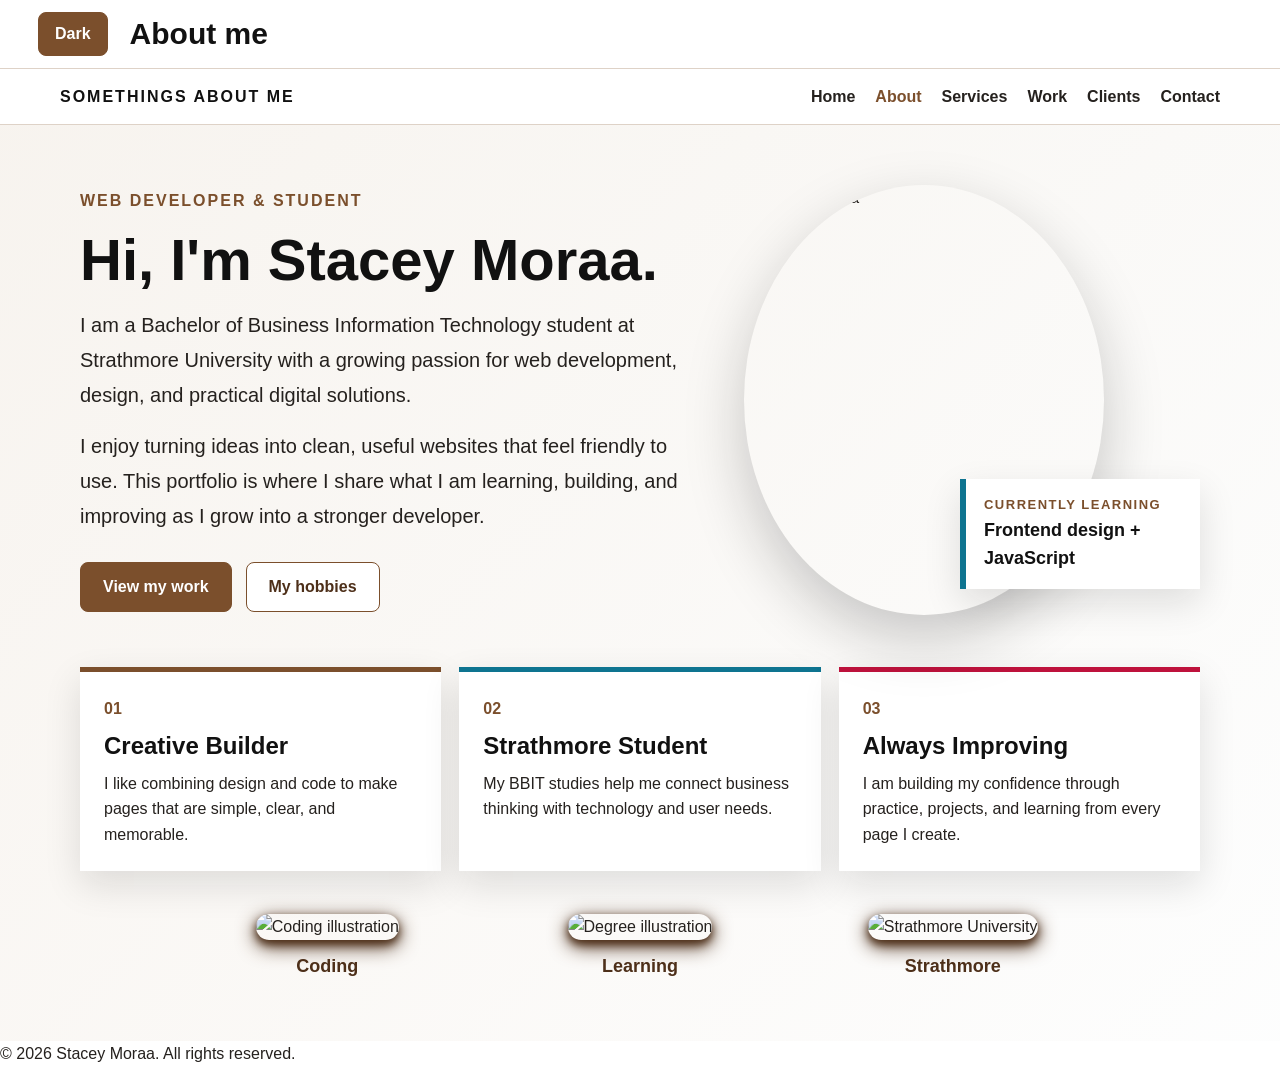
==== about.html @ 368642aa "projects file" ====
<!DOCTYPE html>
<html lang="en">
<head>
    <meta charset="UTF-8">
    <meta name="viewport" content="width=device-width, initial-scale=1.0">
    <title>About Me</title>
    <link rel="stylesheet" href="css/style.css">
    <script src="js/script.js" defer></script>
</head>
<body>
    <header>
        <button id="themeTogglebtn" class="themeToggle" aria-label="Toggle dark mode">
            <span class="theme-icon"></span>
        </button>
        <h1 class="hero-header">About me</h1>
    </header>

    <nav>
        <a href="index.html" class="brand">SOMETHINGS ABOUT ME</a>
        <ul>
            <li><a href="index.html">Home</a></li>
            <li><a href="about.html" class="active">About</a></li>
            <li><a href="services.html">Services</a></li>
            <li><a href="work.html">Work</a></li>
            <li><a href="clients.html">Clients</a></li>
            <li><a href="contact.html">Contact</a></li>
        </ul>
    </nav>

    <main class="about-section about-page">
        <div class="about-container about-layout">
            <section class="about-intro">
                <p class="eyebrow">Web Developer & Student</p>
                <h2>Hi, I'm Stacey Moraa.</h2>
                <p class="about-copy">
                    I am a Bachelor of Business Information Technology student at Strathmore University with a growing passion for web development, design, and practical digital solutions.
                </p>
                <p class="about-copy">
                    I enjoy turning ideas into clean, useful websites that feel friendly to use. This portfolio is where I share what I am learning, building, and improving as I grow into a stronger developer.
                </p>

                <div class="about-actions">
                    <a href="work.html" class="btn btn-accent">View my work</a>
                    <a href="hobbies.html" class="btn btn-outline-accent">My hobbies</a>
                </div>
            </section>

            <section class="about-portrait" aria-label="Stacey portrait">
                <img src="web-dev-project/images/holding bunny.png" alt="Stacey Moraa" class="about-profile-image">
                <div class="about-badge">
                    <span>Currently learning</span>
                    <strong>Frontend design + JavaScript</strong>
                </div>
            </section>
        </div>

        <section class="about-highlights" aria-label="About highlights">
            <article class="about-highlight">
                <span>01</span>
                <h3>Creative Builder</h3>
                <p>I like combining design and code to make pages that are simple, clear, and memorable.</p>
            </article>

            <article class="about-highlight">
                <span>02</span>
                <h3>Strathmore Student</h3>
                <p>My BBIT studies help me connect business thinking with technology and user needs.</p>
            </article>

            <article class="about-highlight">
                <span>03</span>
                <h3>Always Improving</h3>
                <p>I am building my confidence through practice, projects, and learning from every page I create.</p>
            </article>
        </section>

        <section class="about-gallery" aria-label="About gallery">
            <div class="about-gallery-item">
                <img src="web-dev-project/images/coding.png" alt="Coding illustration">
                <p>Coding</p>
            </div>
            <div class="about-gallery-item">
                <img src="web-dev-project/images/degree.png" alt="Degree illustration">
                <p>Learning</p>
            </div>
            <div class="about-gallery-item">
                <img src="web-dev-project/images/strathmore.png" alt="Strathmore University">
                <p>Strathmore</p>
            </div>
        </section>
    </main>

    <footer>
        <p>&copy; 2026 Stacey Moraa. All rights reserved.</p>
    </footer>
</body>
</html>
---- css/style.css ----
@import url("https://cdn.jsdelivr.net/npm/bootstrap@5.3.3/dist/css/bootstrap.min.css");

:root {
  --white: #ffffff;
  --cream: #f8f4ef;
  --black: #111111;
  --dark: #25211e;
  --brown: #7b4f2c;
  --brown-dark: #4d2f19;
  --brown-light: #c6a27b;
  --border: #ded2c7;
  --shadow: 0 14px 35px rgba(17, 17, 17, 0.12);}

body {
  margin: 0;
  font-family: Arial, Helvetica, sans-serif;
  color: var(--dark);
  background-color: var(--white);
  line-height: 1.6;
  
}

body > header {
  display: flex;
  align-items: center;
  gap: 22px;
  flex-wrap: wrap;
  padding: 12px 38px;
  border-bottom: 1px solid var(--border);
}

.hero-header {
  flex: 1 1 260px;
  margin: 0;
  font-size: 30px;
}

.themeToggle {
  padding: 8px 16px;
  border-radius: 8px;
}

body.dark-theme {
  color: var(--white);
  background-color: var(--black);
}

body.dark-theme nav,
body.dark-theme header,
body.dark-theme footer,
body.dark-theme .contact-form {
  background-color: var(--dark);
  color: var(--white);
}

body.dark-theme .hero,
body.dark-theme .about-section,
body.dark-theme .contact-section {
  background: var(--black);
}

body.dark-theme h1,
body.dark-theme h2,
body.dark-theme h3,
body.dark-theme h4,
body.dark-theme h5,
body.dark-theme h6,
body.dark-theme p,
body.dark-theme nav a {
  color: var(--white);
}

body.dark-theme a:hover,
body.dark-theme nav a.active {
  color: var(--brown-light);
}
img {
  max-width: 100%;
  height: auto;
  width: 200px;
  height: 250px;    
  border-radius: 50%;  
  object-fit: cover; 
  image-rendering: pixelated;
  box-shadow: #4d2f19 0px 4px 8px, #4d2f19 0px 6px 20px;  
}
.dark mode {
  background-color: var(--black);
  color: var(--white);

}
.dark-mode .hero {
  background: linear-gradient(120deg, var(--black), var(--dark));
}
.dark-mode .about-section,
.dark-mode .contact-section {
  background-color: var(--dark);
  color: var(--white);
}
.dark-mode nav {
  background-color: var(--black);
  border-bottom: 1px solid var(--border);
}
.dark-mode .contact-form {
  background-color: var(--dark);
  border: 1px solid var(--border);
}
.dark-mode .form-group input,
.dark-mode .form-group textarea {
  background-color: var(--dark);
  color: var(--white);
  border: 1px solid var(--border);
}
.dark-mode .form-group input:focus,
.dark-mode .form-group textarea:focus {
  border-color: var(--brown-light);
  box-shadow: 0 0 0 3px rgba(123, 79, 44, 0.18);
}
.dark-mode .btn,
.dark-mode .submit-btn,.dark-mode button,
.dark-mode input[type="submit"] {
  background-color: var(--brown-light);
  border-color: var(--brown-light);
  color: var(--white);
}
dark-mode .btn:hover,
.dark-mode .submit-btn:hover,.dark-mode button:hover,
.dark-mode input[type="submit"]:hover {
  background-color: var(--brown-dark);
  border-color: var(--brown-dark);
  color: var(--white);
}
.dark-mode .btn-outline-accent,
.dark-mode .btn-outline-primary {
  background-color: var(--dark);
  color: var(--brown-light);
  border: 1px solid var(--brown-light);
}
.dark-mode .btn-outline-accent:hover,
.dark-mode .btn-outline-primary:hover { 
  background-color: var(--brown-light);
  border-color: var(--brown-light);
  color: var(--white);
} 
.dark-mode .hero h1 {
  color: var(--white);
}
.dark-mode .lead-text {
  color: var(--white);
}


a {
  color: var(--brown);
  text-decoration: none;
}

a:hover {
  color: var(--brown-dark);
}

nav {
  display: flex;
  justify-content: space-between;
  align-items: center;
  padding: 15px 60px;
  background-color: var(--white);
  border-bottom: 1px solid var(--border);
}

.brand {
  color: var(--black);
  font-weight: bold;
  letter-spacing: 2px;
}

  

nav ul {
  display: flex;
  gap: 20px;
  list-style: none;
  margin: 0;
  margin-left: auto;
  padding: 0;
}

nav a {
  color: var(--dark);
  font-weight: 600;
}

nav a:hover,
nav a.active {
  color: var(--brown);
}

.hero {
  min-height: 78vh;
  display: flex;
  align-items: center;
  padding: 60px 0;
  background: linear-gradient(120deg, var(--white), var(--cream));
}

.eyebrow {
  color: var(--brown);
  font-weight: bold;
  text-transform: uppercase;
  letter-spacing: 2px;
}

h1,h2,h3,h4,h5,h6 {
  color: var(--black);
  font-size: 24px;
  font-weight: 600;
}

.hero h1 {
  font-size: 68px;
  font-weight: bold;
  margin-bottom: 20px;
}

.lead-text {
  color: var(--dark);
  font-size: 24px;
  font-weight: 600;
  margin-bottom: 30px;
}

.hero-cta {
  display: flex;
  gap: 12px;
  flex-wrap: wrap;
}

.profile-greeting {
  display: flex;
  align-items: center;
  justify-content: center;
  gap: 24px;
  margin-top: 20px;
}

.profile-pic {
  flex: 0 0 auto;
}

.greeting-panel {
  max-width: 360px;
  text-align: left;
  margin-left: auto;
}

.greeting-panel label {
  display: block;
  margin-bottom: 8px;
  color: var(--black);
  font-weight: bold;
}

.greeting-form {
  display: flex;
  gap: 8px;
  flex-wrap: wrap;
}

.greeting-form input {
  flex: 1 1 140px;
  min-width: 0;
  padding: 10px;
  border: 1px solid var(--border);
  border-radius: 8px;
}

.greeting-message {
  margin: 8px 0 0;
  color: var(--brown-dark);
  font-size: 20px;
  font-weight: bold;
}

body.dark-theme .greeting-panel {
  background-color: transparent;
}

body.dark-theme .greeting-panel label,
body.dark-theme .greeting-message {
  color: var(--white);
}

.btn,
.submit-btn,
button,
input[type="submit"] {
  padding: 12px 22px;
  border: 1px solid var(--brown);
  border-radius: 8px;
  background-color: var(--brown);
  color: var(--white);
  font-weight: bold;
  cursor: pointer;
  transition: 0.3s ease;
}

.btn:hover,
.submit-btn:hover,
button:hover,
input[type="submit"]:hover {
  background-color: var(--brown-dark);
  border-color: var(--brown-dark);
  color: var(--white);
  transform: translateY(-2px);
  box-shadow: var(--shadow);
}

.btn-outline-accent,
.btn-outline-primary {
  background-color: var(--white);
  color: var(--brown-dark);
  border: 1px solid var(--brown);
}

.btn-outline-accent:hover,
.btn-outline-primary:hover {
  background-color: var(--black);
  border-color: var(--black);
  color: var(--white);
}

.about-section,
.contact-section {
  min-height: 100vh;
  padding: 60px 20px;
  background-color: var(--cream);
}

.about-container,
.contact-container {
  max-width: 800px;
  margin: 0 auto;
}

.about-page {
  background:
    linear-gradient(135deg, rgba(248, 244, 239, 0.96), rgba(255, 255, 255, 0.94)),
    linear-gradient(45deg, rgba(123, 79, 44, 0.16), rgba(14, 116, 144, 0.16));
}

.about-layout {
  max-width: 1120px;
  display: grid;
  grid-template-columns: minmax(0, 1.15fr) minmax(280px, 0.85fr);
  gap: 48px;
  align-items: center;
}

.about-intro h2 {
  max-width: 680px;
  margin: 0 0 18px;
  color: var(--black);
  font-size: 58px;
  line-height: 1.05;
  font-weight: 800;
}

.about-copy {
  max-width: 620px;
  color: var(--dark);
  font-size: 20px;
  line-height: 1.75;
}

.about-actions {
  display: flex;
  gap: 14px;
  flex-wrap: wrap;
  margin-top: 28px;
}

.about-portrait {
  position: relative;
  min-height: 420px;
  display: flex;
  align-items: center;
}

.about-profile-image {
  width: min(100%, 360px);
  height: 430px;
  border-radius: 50%;
  object-fit: cover;
  image-rendering: auto;
  box-shadow: 0 24px 60px rgba(17, 17, 17, 0.22);
}

.about-badge {
  position: absolute;
  right: 0;
  bottom: 26px;
  max-width: 240px;
  padding: 16px 18px;
  background-color: var(--white);
  border-left: 6px solid #0e7490;
  box-shadow: var(--shadow);
}

.about-badge span {
  display: block;
  color: var(--brown);
  font-size: 13px;
  font-weight: bold;
  text-transform: uppercase;
  letter-spacing: 1.5px;
}

.about-badge strong {
  display: block;
  color: var(--black);
  font-size: 18px;
}

.about-highlights {
  max-width: 1120px;
  display: grid;
  grid-template-columns: repeat(3, 1fr);
  gap: 18px;
  margin: 52px auto 0;
}

.about-highlight {
  padding: 24px;
  background-color: var(--white);
  border-top: 5px solid var(--brown);
  box-shadow: var(--shadow);
}

.about-highlight:nth-child(2) {
  border-top-color: #0e7490;
}

.about-highlight:nth-child(3) {
  border-top-color: #be123c;
}

.about-highlight span {
  color: var(--brown);
  font-weight: 800;
}

.about-highlight h3 {
  margin: 10px 0;
  font-size: 24px;
}

.about-highlight p {
  margin: 0;
  color: var(--dark);
}

.about-gallery {
  max-width: 920px;
  display: grid;
  grid-template-columns: repeat(3, 1fr);
  gap: 18px;
  margin: 42px auto 0;
}

.about-gallery-item {
  text-align: center;
}

.about-gallery-item img {
  width: 100%;
  height: 180px;
  border-radius: 14px;
  object-fit: cover;
  image-rendering: auto;
}

.about-gallery-item p {
  margin: 12px 0 0;
  color: var(--brown-dark);
  font-size: 18px;
  font-weight: bold;
}

body.dark-theme .about-page {
  background: linear-gradient(135deg, var(--black), var(--dark));
}

body.dark-theme .about-copy,
body.dark-theme .about-highlight p {
  color: var(--white);
}

body.dark-theme .about-highlight,
body.dark-theme .about-badge {
  background-color: var(--dark);
  border-color: var(--brown-light);
}

body.dark-theme .about-badge strong,
body.dark-theme .about-gallery-item p {
  color: var(--white);
}

.contact-form {
  padding: 30px;
  background-color: var(--white);
  border: 1px solid var(--border);
  border-radius: 10px;
  box-shadow: var(--shadow);
}

.contact-alert {
  display: none;
  margin-bottom: 20px;
  padding: 12px 16px;
  border-radius: 8px;
  font-weight: bold;
}

.contact-alert.success,
.contact-alert.failed {
  display: block;
}

.contact-alert.success {
  color: #14532d;
  background-color: #dcfce7;
  border: 1px solid #86efac;
}

.contact-alert.failed {
  color: #7f1d1d;
  background-color: #fee2e2;
  border: 1px solid #fca5a5;
}

body.dark-theme .contact-alert.success {
  color: #dcfce7;
  background-color: #14532d;
}

body.dark-theme .contact-alert.failed {
  color: #fee2e2;
  background-color: #7f1d1d;
}

.form-group {
  margin-bottom: 20px;
}

.form-group label {
  display: block;
  margin-bottom: 8px;
  color: var(--black);
  font-weight: bold;
}

.form-group input,
.form-group textarea {
  width: 100%;
  padding: 12px;
  border: 1px solid var(--border);
  border-radius: 8px;
  background-color: var(--white);
  color: var(--dark);
}

.form-group input:focus,
.form-group textarea:focus {
  outline: none;
  border-color: var(--brown);
  box-shadow: 0 0 0 3px rgba(123, 79, 44, 0.18);
}

.form-group textarea {
  min-height: 150px;
  resize: vertical;
}

.form-row {
  display: grid;
  grid-template-columns: 1fr 1fr;
  gap: 15px;
}
.clients-section {
  min-height: 70vh;
  display: flex;
  align-items: center;
  justify-content: center;
  padding: 60px 20px;
  background-color: var(--cream);
}

#clientCarousel {
  width: 100%;
  max-width: 760px;
  text-align: center;
}

.client-carousel-img {
  width: 220px;
  height: 220px;
  margin: 0 auto 24px;
  border-radius: 50%;
  object-fit: cover;
}

.client-review {
  max-width: 560px;
  margin: 0 auto;
  color: var(--dark);
  font-size: 24px;
  font-weight: 600;
}

body.dark-theme .clients-section {
  background-color: var(--black);
}

body.dark-theme .client-review {
  color: var(--white);
}

@media (max-width: 768px) {
  body > header {
    padding: 12px 20px;
  }

  .hero-header {
    font-size: 26px;
  }

  nav {
    flex-direction: column;
    align-items: flex-start;
    padding: 15px 25px;
  }

  nav ul {
    flex-wrap: wrap;
    gap: 12px;
  }

  .hero {
    text-align: center;
    padding: 40px 20px;
  }

  .hero h1 {
    font-size: 42px;
  }

  .lead-text {
    font-size: 20px;
  }

  .about-layout {
    grid-template-columns: 1fr;
    gap: 30px;
  }

  .about-intro h2 {
    font-size: 40px;
  }

  .about-copy {
    font-size: 18px;
  }

  .about-portrait {
    min-height: auto;
  }

  .about-profile-image {
    height: 360px;
  }

  .about-badge {
    position: static;
    margin-top: -40px;
    margin-left: auto;
    margin-right: auto;
  }

  .about-highlights,
  .about-gallery {
    grid-template-columns: 1fr;
  }

  .hero-cta {
    justify-content: center;
  }

  .profile-greeting {
    flex-direction: column;
  }

  .greeting-panel {
    width: 100%;
    max-width: 320px;
    margin-left: 0;
    text-align: left;
  }

  .form-row {
    grid-template-columns: 1fr;
  }

  .reveal {
    opacity: 0;
    transform: translateY(30px);
    transition: opacity 0.7s ease, transform 0.7s ease;
  }

  .reveal.visible {
    opacity: 1;
    transform: translateY(0);
  }
}
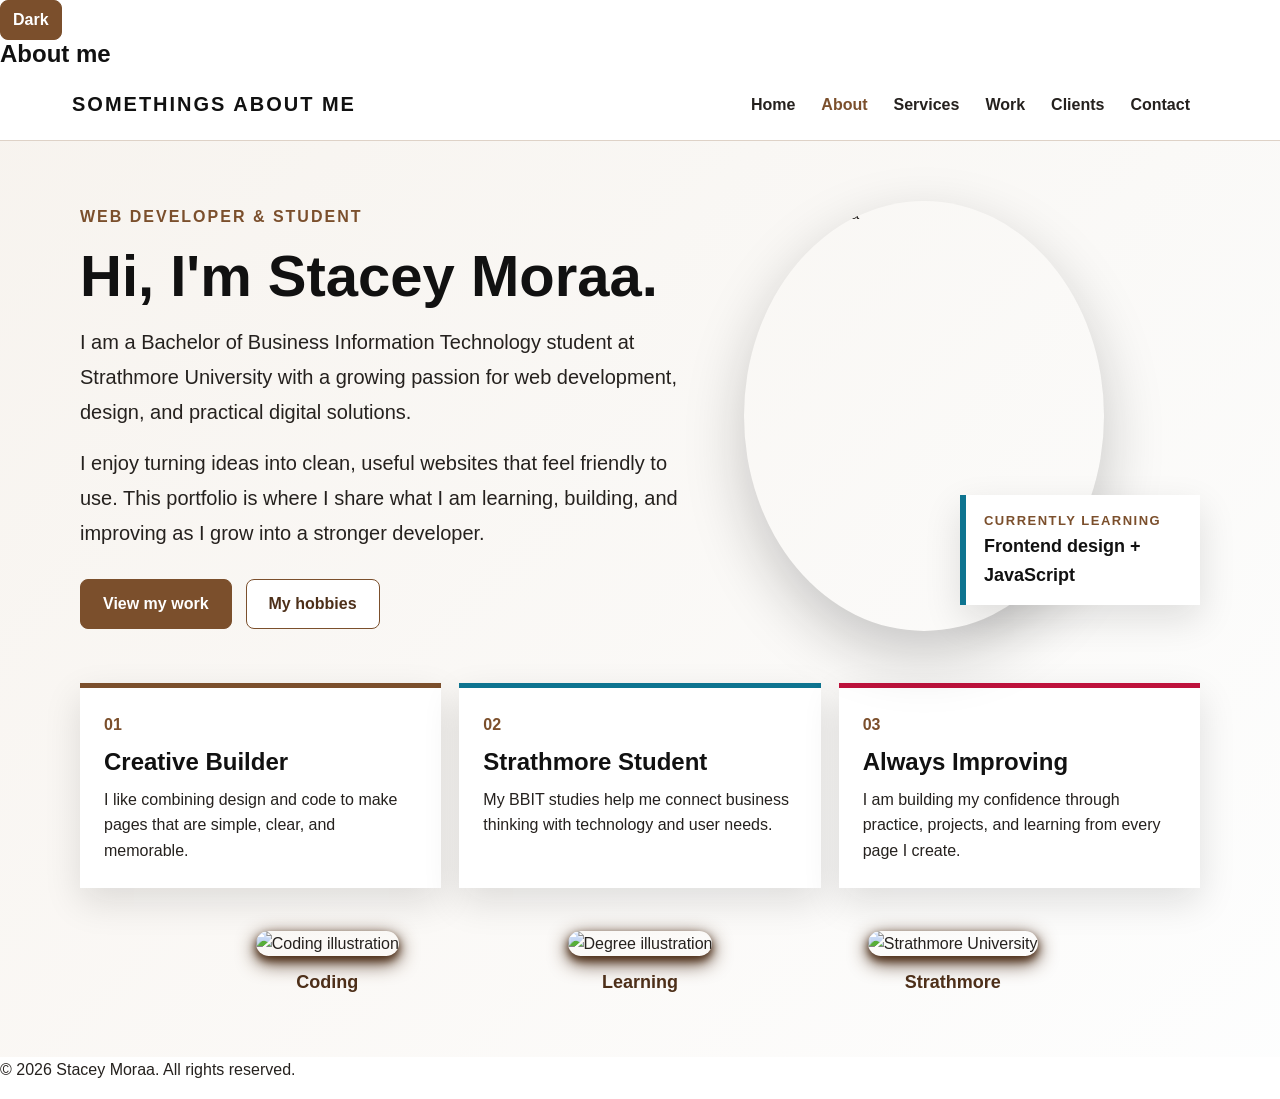
==== commit 60788f6c: "changed the position of the greeting panel" ====
--- a/about.html
+++ b/about.html
@@ -5,6 +5,7 @@
     <meta name="viewport" content="width=device-width, initial-scale=1.0">
     <title>About Me</title>
     <link rel="stylesheet" href="css/style.css">
+    <script src="https://cdn.jsdelivr.net/npm/bootstrap@5.3.3/dist/js/bootstrap.bundle.min.js" defer></script>
     <script src="js/script.js" defer></script>
 </head>
 <body>
@@ -15,16 +16,23 @@
         <h1 class="hero-header">About me</h1>
     </header>
 
-    <nav>
-        <a href="index.html" class="brand">SOMETHINGS ABOUT ME</a>
-        <ul>
-            <li><a href="index.html">Home</a></li>
-            <li><a href="about.html" class="active">About</a></li>
-            <li><a href="services.html">Services</a></li>
-            <li><a href="work.html">Work</a></li>
-            <li><a href="clients.html">Clients</a></li>
-            <li><a href="contact.html">Contact</a></li>
-        </ul>
+    <nav class="navbar navbar-expand-lg navbar-light bg-white" aria-label="Primary navigation">
+      <div class="container-fluid">
+        <a class="navbar-brand brand" href="index.html">SOMETHINGS ABOUT ME</a>
+        <button class="navbar-toggler" type="button" data-bs-toggle="collapse" data-bs-target="#mainNavbar" aria-controls="mainNavbar" aria-expanded="false" aria-label="Toggle navigation">
+          <span class="navbar-toggler-icon"></span>
+        </button>
+        <div class="collapse navbar-collapse" id="mainNavbar">
+          <ul class="navbar-nav ms-auto mb-2 mb-lg-0">
+            <li class="nav-item"><a class="nav-link" href="index.html">Home</a></li>
+            <li class="nav-item"><a class="nav-link active" href="about.html">About</a></li>
+            <li class="nav-item"><a class="nav-link" href="services.html">Services</a></li>
+            <li class="nav-item"><a class="nav-link" href="work.html">Work</a></li>
+            <li class="nav-item"><a class="nav-link" href="clients.html">Clients</a></li>
+            <li class="nav-item"><a class="nav-link" href="contact.html">Contact</a></li>
+          </ul>
+        </div>
+      </div>
     </nav>
 
     <main class="about-section about-page">
--- a/css/style.css
+++ b/css/style.css
@@ -19,24 +19,23 @@
   line-height: 1.6;
   
 }
-
-body > header {
+.main-header {
   display: flex;
   align-items: center;
-  gap: 22px;
-  flex-wrap: wrap;
-  padding: 12px 38px;
+  justify-content: space-between;
+  padding: 10px 38px;
+  background-color: var(--white);
   border-bottom: 1px solid var(--border);
 }
 
 .hero-header {
   flex: 1 1 260px;
   margin: 0;
-  font-size: 30px;
+  font-size: 24px;
 }
 
 .themeToggle {
-  padding: 8px 16px;
+  padding: 6px 12px;
   border-radius: 8px;
 }
 
@@ -84,7 +83,7 @@
   image-rendering: pixelated;
   box-shadow: #4d2f19 0px 4px 8px, #4d2f19 0px 6px 20px;  
 }
-.dark mode {
+.dark-mode {
   background-color: var(--black);
   color: var(--white);
 
@@ -159,48 +158,42 @@
   color: var(--brown-dark);
 }
 
-nav {
-  display: flex;
-  justify-content: space-between;
-  align-items: center;
+nav.navbar {
   padding: 15px 60px;
   background-color: var(--white);
   border-bottom: 1px solid var(--border);
 }
 
-.brand {
+.navbar-brand.brand {
   color: var(--black);
   font-weight: bold;
   letter-spacing: 2px;
 }
 
-  
-
-nav ul {
-  display: flex;
-  gap: 20px;
-  list-style: none;
-  margin: 0;
-  margin-left: auto;
-  padding: 0;
-}
-
-nav a {
+.navbar-nav {
+  gap: 10px;
+  transform: translateX(-10px);
+}
+
+
+.navbar .nav-link {
   color: var(--dark);
   font-weight: 600;
 }
 
-nav a:hover,
-nav a.active {
+.navbar .nav-link:hover,
+.navbar .nav-link.active {
   color: var(--brown);
 }
 
-.hero {
-  min-height: 78vh;
+.hero-header h1{
+  min-height: 45vh;
+  border-inline-end-color: #111111;
   display: flex;
   align-items: center;
-  padding: 60px 0;
+  padding: 30px 0;
   background: linear-gradient(120deg, var(--white), var(--cream));
+  
 }
 
 .eyebrow {
@@ -216,11 +209,6 @@
   font-weight: 600;
 }
 
-.hero h1 {
-  font-size: 68px;
-  font-weight: bold;
-  margin-bottom: 20px;
-}
 
 .lead-text {
   color: var(--dark);
@@ -235,12 +223,41 @@
   flex-wrap: wrap;
 }
 
-.profile-greeting {
+.hero-name {
+  display: grid;
+  grid-template-columns: auto 1fr;
+  grid-template-rows: auto auto auto;
+  gap: 16px;
+  align-items: start;
+}
+
+.hero-name > h2 {
+  grid-column: 1 / -1;
+  margin: 0;
+}
+
+.hero-name > p {
+  grid-column: 1 / -1;
+  margin: 0;
+}
+
+.hero-name > .profile-greeting {
+  grid-column: 1;
+  grid-row: 3;
   display: flex;
   align-items: center;
   justify-content: center;
-  gap: 24px;
-  margin-top: 20px;
+  margin-top: 0;
+}
+
+.hero-name > .greeting-panel {
+  grid-column: 2;
+  grid-row: 3;
+  align-self: center;
+}
+
+.profile-greeting {
+  flex: 0 0 auto;
 }
 
 .profile-pic {
@@ -250,7 +267,9 @@
 .greeting-panel {
   max-width: 360px;
   text-align: left;
-  margin-left: auto;
+  flex: 1;
+  margin-top: 0;
+  transform: none;
 }
 
 .greeting-panel label {
@@ -264,6 +283,7 @@
   display: flex;
   gap: 8px;
   flex-wrap: wrap;
+  margin-top: 12px;
 }
 
 .greeting-form input {
@@ -626,10 +646,82 @@
   color: var(--white);
 }
 
+.projects-section {
+  min-height: 78vh;
+  display: flex;
+  align-items: center;
+  justify-content: center;
+  padding: 60px 20px;
+  background: linear-gradient(135deg, var(--cream), var(--white));
+}
+
+#projectsCarousel {
+  width: 100%;
+  max-width: 900px;
+}
+
+#projectsCarousel .carousel-item {
+  min-height: 560px;
+  padding: 28px 80px 70px;
+  text-align: center;
+  background-color: var(--white);
+  border: 1px solid var(--border);
+  border-radius: 8px;
+  box-shadow: var(--shadow);
+}
+
+.project-carousel-img {
+  width: min(100%, 620px);
+  height: 340px;
+  margin: 0 auto 28px;
+  border-radius: 8px;
+  object-fit: cover;
+  image-rendering: auto;
+}
+
+.project-carousel-caption h2 {
+  margin-bottom: 12px;
+  color: var(--black);
+  font-size: 34px;
+  font-weight: 800;
+}
+
+.project-carousel-caption p {
+  max-width: 620px;
+  margin: 0 auto;
+  color: var(--dark);
+  font-size: 20px;
+  font-weight: 600;
+}
+
+#projectsCarousel .carousel-control-prev,
+#projectsCarousel .carousel-control-next {
+  width: 64px;
+}
+
+#projectsCarousel .carousel-indicators {
+  margin-bottom: 18px;
+}
+
+#projectsCarousel .carousel-indicators [data-bs-target] {
+  background-color: var(--brown);
+}
+
+body.dark-theme .projects-section {
+  background: linear-gradient(135deg, var(--black), var(--dark));
+}
+
+body.dark-theme #projectsCarousel .carousel-item {
+  background-color: var(--dark);
+  border-color: var(--brown-light);
+}
+
+body.dark-theme .project-carousel-caption h2,
+body.dark-theme .project-carousel-caption p {
+  color: var(--white);
+}
+
 @media (max-width: 768px) {
-  body > header {
-    padding: 12px 20px;
-  }
 
   .hero-header {
     font-size: 26px;
@@ -692,6 +784,23 @@
     grid-template-columns: 1fr;
   }
 
+  #projectsCarousel .carousel-item {
+    min-height: 520px;
+    padding: 22px 18px 68px;
+  }
+
+  .project-carousel-img {
+    height: 260px;
+  }
+
+  .project-carousel-caption h2 {
+    font-size: 28px;
+  }
+
+  .project-carousel-caption p {
+    font-size: 18px;
+  }
+
   .hero-cta {
     justify-content: center;
   }
@@ -705,6 +814,7 @@
     max-width: 320px;
     margin-left: 0;
     text-align: left;
+    margin-top:auto;
   }
 
   .form-row {
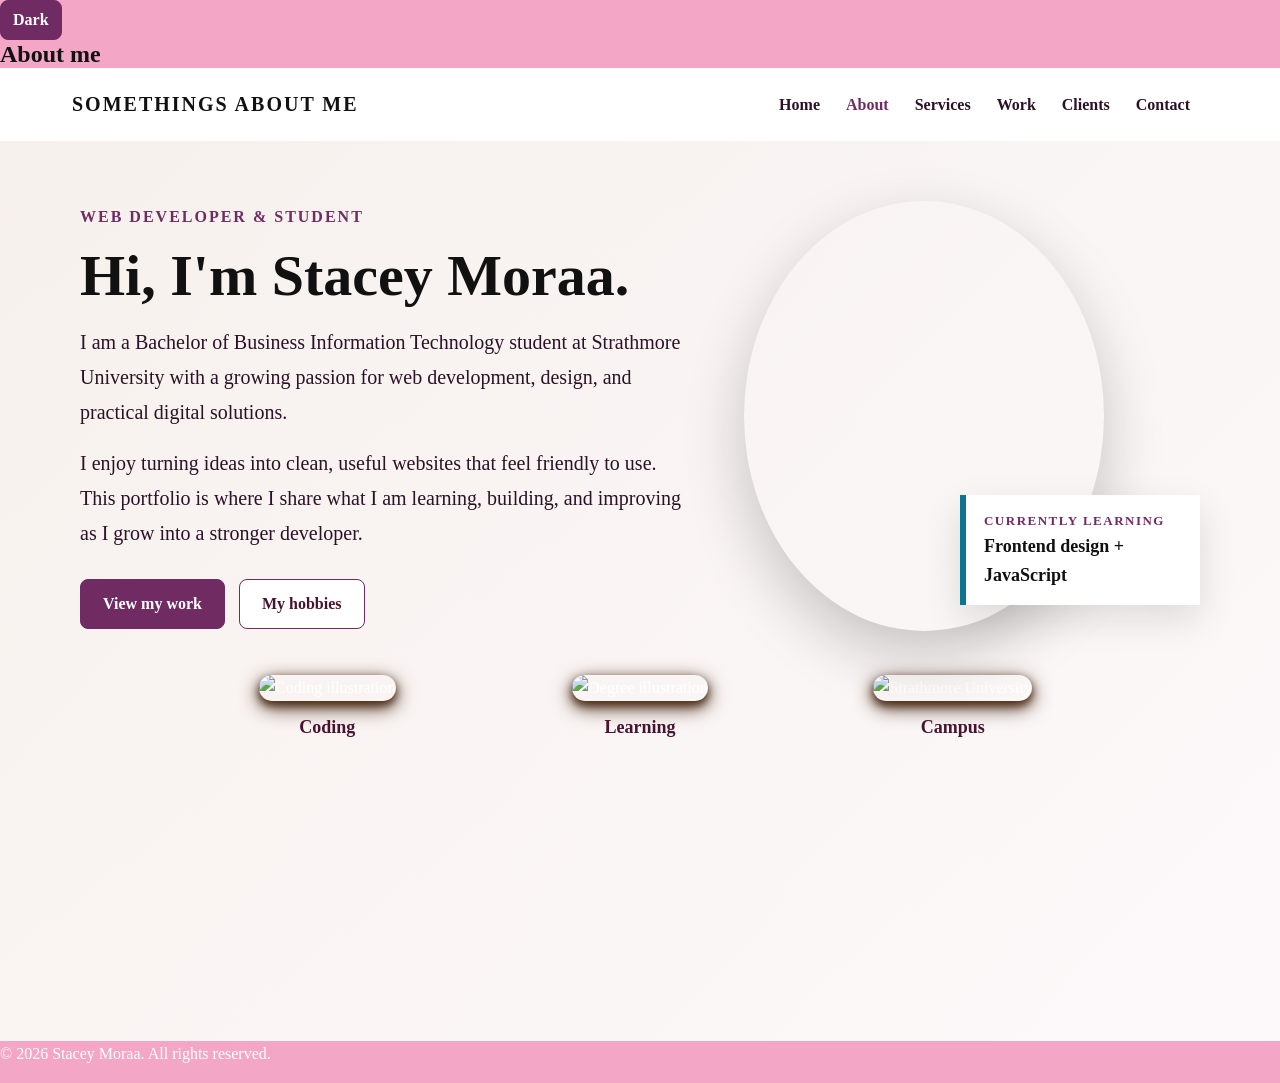
==== commit b0dd634d: "added images to about" ====
--- a/about.html
+++ b/about.html
@@ -54,7 +54,7 @@
             </section>
 
             <section class="about-portrait" aria-label="Stacey portrait">
-                <img src="web-dev-project/images/holding bunny.png" alt="Stacey Moraa" class="about-profile-image">
+                <img src="C:\Users\stace\OneDrive - Strathmore University\WEB DEV PROJECT\images\holding bunny.png" alt="Stacey Moraa" class="about-profile-image">
                 <div class="about-badge">
                     <span>Currently learning</span>
                     <strong>Frontend design + JavaScript</strong>
@@ -62,38 +62,18 @@
             </section>
         </div>
 
-        <section class="about-highlights" aria-label="About highlights">
-            <article class="about-highlight">
-                <span>01</span>
-                <h3>Creative Builder</h3>
-                <p>I like combining design and code to make pages that are simple, clear, and memorable.</p>
-            </article>
-
-            <article class="about-highlight">
-                <span>02</span>
-                <h3>Strathmore Student</h3>
-                <p>My BBIT studies help me connect business thinking with technology and user needs.</p>
-            </article>
-
-            <article class="about-highlight">
-                <span>03</span>
-                <h3>Always Improving</h3>
-                <p>I am building my confidence through practice, projects, and learning from every page I create.</p>
-            </article>
-        </section>
-
         <section class="about-gallery" aria-label="About gallery">
             <div class="about-gallery-item">
-                <img src="web-dev-project/images/coding.png" alt="Coding illustration">
+                <img src="C:\Users\stace\OneDrive - Strathmore University\WEB DEV PROJECT\images\coding.png" alt="Coding illustration">
                 <p>Coding</p>
             </div>
             <div class="about-gallery-item">
-                <img src="web-dev-project/images/degree.png" alt="Degree illustration">
+                <img src="C:\Users\stace\OneDrive - Strathmore University\WEB DEV PROJECT\images\degree.png" alt="Degree illustration">
                 <p>Learning</p>
             </div>
             <div class="about-gallery-item">
-                <img src="web-dev-project/images/strathmore.png" alt="Strathmore University">
-                <p>Strathmore</p>
+                <img src="C:\Users\stace\OneDrive - Strathmore University\WEB DEV PROJECT\images\strathmore.png" alt="Strathmore University">
+                <p>Campus</p>
             </div>
         </section>
     </main>
--- a/css/style.css
+++ b/css/style.css
@@ -1,32 +1,39 @@
 @import url("https://cdn.jsdelivr.net/npm/bootstrap@5.3.3/dist/css/bootstrap.min.css");
+@import url("https://fonts.google.com › specimen › Playfair+Display");
 
 :root {
   --white: #ffffff;
-  --cream: #f8f4ef;
+  --cream: #fde8f4; 
   --black: #111111;
-  --dark: #25211e;
-  --brown: #7b4f2c;
-  --brown-dark: #4d2f19;
-  --brown-light: #c6a27b;
-  --border: #ded2c7;
-  --shadow: 0 14px 35px rgba(17, 17, 17, 0.12);}
+  --dark: #2b1226; 
+  --brown: #6f2b62;
+  --brown-dark: #48132f; 
+  --brown-light: #f3a6c6; 
+  --border: #ffff;
+  --shadow: 0 14px 35px rgba(17, 17, 17, 0.12);} 
 
 body {
   margin: 0;
-  font-family: Arial, Helvetica, sans-serif;
-  color: var(--dark);
-  background-color: var(--white);
+  font-family: 'Playfair Display', serif;
+  color: var(--white);
+  background-color: var(--brown-light);
   line-height: 1.6;
   
+}
+.button{
+  background-color: #6f2b62;
+  font-family:'Playfair Display',serif;
+  color:#fee2e2;
 }
 .main-header {
   display: flex;
   align-items: center;
   justify-content: space-between;
   padding: 10px 38px;
-  background-color: var(--white);
+  background-color: var(--brown-light);
   border-bottom: 1px solid var(--border);
 }
+
 
 .hero-header {
   flex: 1 1 260px;
@@ -176,6 +183,7 @@
 }
 
 
+
 .navbar .nav-link {
   color: var(--dark);
   font-weight: 600;
@@ -206,14 +214,17 @@
 h1,h2,h3,h4,h5,h6 {
   color: var(--black);
   font-size: 24px;
-  font-weight: 600;
-}
-
+  font-weight: 700;
+}
+
+.hero h1 {
+  font-weight: 800;
+}
 
 .lead-text {
   color: var(--dark);
   font-size: 24px;
-  font-weight: 600;
+  font-weight: 800;
   margin-bottom: 30px;
 }
 
@@ -221,6 +232,25 @@
   display: flex;
   gap: 12px;
   flex-wrap: wrap;
+}
+
+.hero-content {
+  display: flex;
+  flex-direction: column;
+  gap: 24px;
+}
+
+.hero-text {
+  flex: 1;
+  display: flex;
+  flex-direction: column;
+}
+
+.hero-profile {
+  display: flex;
+  flex-direction: column;
+  gap: 16px;
+  align-items: center;
 }
 
 .hero-name {
@@ -797,6 +827,107 @@
     font-size: 28px;
   }
 
+
+.services-page {
+  padding: 30px 0 60px;
+}
+.services-header-block {
+  margin-bottom: 24px;
+}
+.service-grid {
+  display: grid;
+  grid-template-columns: repeat(3, 1fr);
+  gap: 18px;
+}
+.service-card {
+  background: var(--brown-dark);
+  color: var(--white);
+  border: 1px solid rgba(0,0,0,0.18);
+  border-radius: 12px;
+  padding: 18px;
+  box-shadow: 0 10px 30px rgba(0,0,0,0.25);
+  transition: transform 220ms ease, box-shadow 220ms ease;
+}
+.service-card:hover {
+  transform: translateY(-6px);
+  box-shadow: 0 28px 60px rgba(0,0,0,0.32);
+}
+.service-title {
+  margin: 0 0 6px;
+  font-size: 20px;
+  font-weight: 700;
+  color: var(--cream);
+}
+.service-summary {
+  margin: 0 0 12px;
+  color: var(--cream);
+}
+.service-details {
+  max-height: 0;
+  overflow: hidden;
+  transition: max-height 320ms ease, padding 220ms ease;
+  padding: 0 0;
+  color: var(--cream);
+}
+.service-card.open .service-details {
+  max-height: 260px;
+  padding-top: 8px;
+}
+.service-actions {
+  display: flex;
+  gap: 10px;
+  margin-top: 12px;
+}
+
+.quote-section {
+  background: linear-gradient(135deg, var(--brown), var(--brown-dark));
+  padding: 30px 24px;
+  border-radius: 12px;
+  margin: 30px 0 40px;
+  text-align: center;
+  box-shadow: 0 10px 30px rgba(0, 0, 0, 0.15);
+}
+
+#quoteBtn {
+  margin-bottom: 16px;
+}
+
+.quote-text {
+  color: var(--white);
+  font-size: 18px;
+  font-weight: 600;
+  line-height: 1.6;
+  min-height: 60px;
+  display: flex;
+  align-items: center;
+  justify-content: center;
+  font-style: italic;
+
+  .services-nav-buttons {
+    display: flex;
+    gap: 12px;
+    margin: 40px 0 30px;
+    justify-content: flex-start;
+  }
+  margin: 0;
+}
+
+body.dark-theme .quote-section {
+  background: linear-gradient(135deg, #3d1f35, #291642);
+}
+
+body.dark-theme .quote-text {
+  color: var(--cream);
+}
+
+@media (max-width: 992px) {
+  .service-grid { grid-template-columns: repeat(2, 1fr); }
+}
+@media (max-width: 600px) {
+  .service-grid { grid-template-columns: 1fr; }
+}
+
+
   .project-carousel-caption p {
     font-size: 18px;
   }
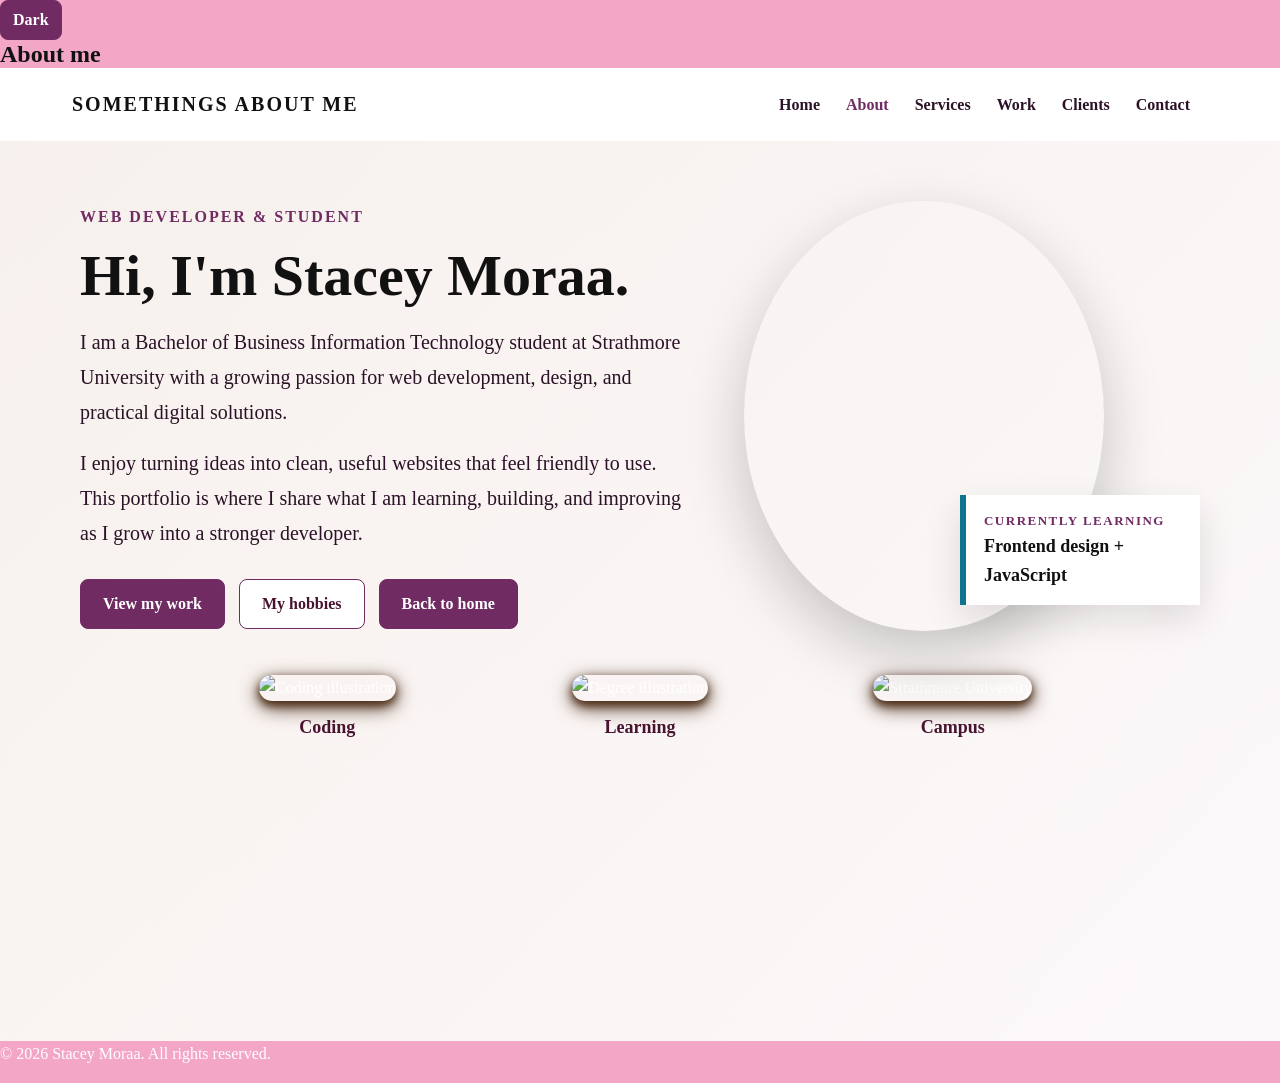
==== commit ec2b6b13: "changed postion of back home button" ====
--- a/about.html
+++ b/about.html
@@ -50,6 +50,7 @@
                 <div class="about-actions">
                     <a href="work.html" class="btn btn-accent">View my work</a>
                     <a href="hobbies.html" class="btn btn-outline-accent">My hobbies</a>
+                    <a href="index.html"class="btn btn-primary">Back to home</a>
                 </div>
             </section>
 
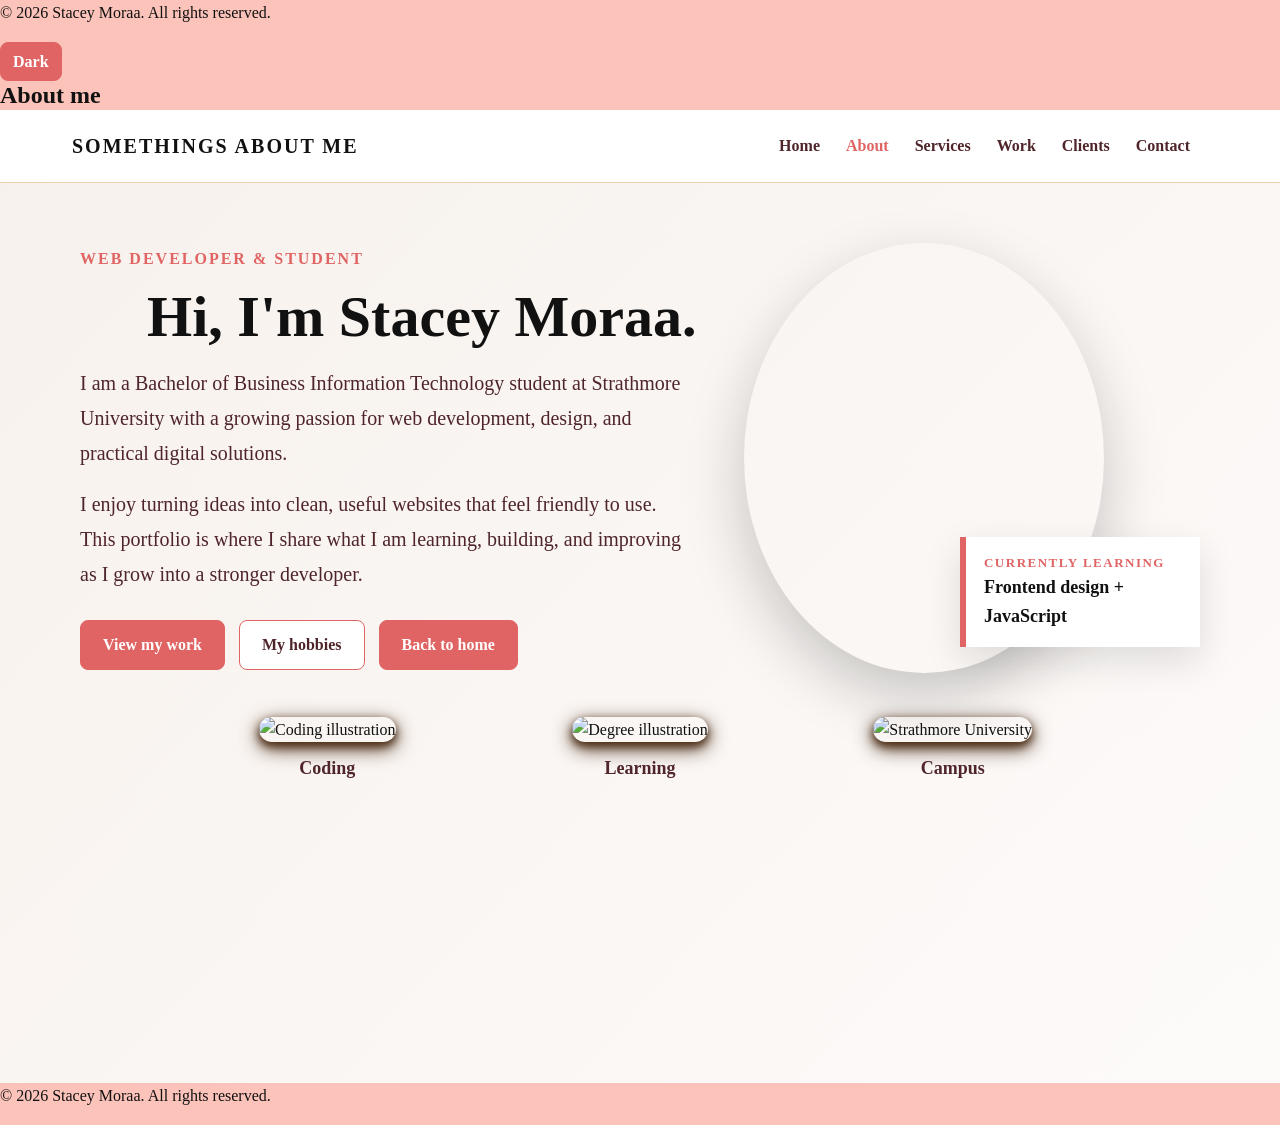
==== commit 2ddb4302: "included and header and footer in all my files" ====
--- a/about.html
+++ b/about.html
@@ -10,6 +10,9 @@
 </head>
 <body>
     <header>
+        <p>&copy; 2026 Stacey Moraa. All rights reserved.
+            
+        </p>
         <button id="themeTogglebtn" class="themeToggle" aria-label="Toggle dark mode">
             <span class="theme-icon"></span>
         </button>
--- a/css/style.css
+++ b/css/style.css
@@ -3,25 +3,27 @@
 
 :root {
   --white: #ffffff;
-  --cream: #fde8f4; 
+  --cream: #fbc3b9;
   --black: #111111;
-  --dark: #2b1226; 
-  --brown: #6f2b62;
-  --brown-dark: #48132f; 
-  --brown-light: #f3a6c6; 
-  --border: #ffff;
-  --shadow: 0 14px 35px rgba(17, 17, 17, 0.12);} 
+  --dark: #4f252a;
+  --brown: #e06464;
+  --brown-dark: #4f252a;
+  --brown-light: #f1745e;
+  --border: #edd0ac;
+  --shadow: 0 14px 35px rgba(17, 17, 17, 0.12);
+}
 
 body {
   margin: 0;
   font-family: 'Playfair Display', serif;
-  color: var(--white);
-  background-color: var(--brown-light);
+  color: var(--black);
+  background-color: #fbc3b9;
   line-height: 1.6;
-  
-}
+  cursor: pointer;
+}
+
 .button{
-  background-color: #6f2b62;
+  background-color: #e06464;
   font-family:'Playfair Display',serif;
   color:#fee2e2;
 }
@@ -30,10 +32,9 @@
   align-items: center;
   justify-content: space-between;
   padding: 10px 38px;
-  background-color: var(--brown-light);
+  background-color: var(--cream);
   border-bottom: 1px solid var(--border);
 }
-
 
 .hero-header {
   flex: 1 1 260px;
@@ -80,81 +81,153 @@
 body.dark-theme nav a.active {
   color: var(--brown-light);
 }
+
+body.dark-theme .hero h1 {
+  color: var(--white);
+}
+
+body.dark-theme .lead-text {
+  color: var(--white);
+}
+
+body.dark-theme .hero {
+  background: linear-gradient(120deg, var(--black), var(--dark));
+}
+
+body.dark-theme .about-section,
+body.dark-theme .contact-section {
+  background-color: var(--dark);
+  color: var(--white);
+}
+
+body.dark-theme nav {
+  background-color: var(--black);
+  border-bottom: 1px solid var(--border);
+}
+
+body.dark-theme .contact-form {
+  background-color: var(--dark);
+  border: 1px solid var(--border);
+}
+
+body.dark-theme .form-group input,
+body.dark-theme .form-group textarea {
+  background-color: var(--dark);
+  color: var(--white);
+  border: 1px solid var(--border);
+}
+
+body.dark-theme .form-group input:focus,
+body.dark-theme .form-group textarea:focus {
+  border-color: var(--brown-light);
+  box-shadow: 0 0 0 3px rgba(123, 79, 44, 0.18);
+}
+
+body.dark-theme .btn,
+body.dark-theme .submit-btn,
+body.dark-theme button,
+body.dark-theme input[type="submit"] {
+  background-color: var(--brown-light);
+  border-color: var(--brown-light);
+  color: var(--white);
+}
+
+body.dark-theme .btn:hover,
+body.dark-theme .submit-btn:hover,
+body.dark-theme button:hover,
+body.dark-theme input[type="submit"]:hover {
+  background-color: var(--brown-dark);
+  border-color: var(--brown-dark);
+  color: var(--white);
+}
+
+body.dark-theme .btn-outline-accent,
+body.dark-theme .btn-outline-primary {
+  background-color: var(--dark);
+  color: var(--brown-light);
+  border: 1px solid var(--brown-light);
+}
+
+body.dark-theme .btn-outline-accent:hover,
+body.dark-theme .btn-outline-primary:hover {
+  background-color: var(--brown-light);
+  border-color: var(--brown-light);
+  color: var(--white);
+}
+
+body.dark-theme .greeting-panel {
+  background-color: transparent;
+}
+
+body.dark-theme .greeting-panel label,
+body.dark-theme .greeting-message {
+  color: var(--white);
+}
+
+body.dark-theme .about-page {
+  background: linear-gradient(135deg, var(--black), var(--dark));
+}
+
+body.dark-theme .about-copy,
+body.dark-theme .about-highlight p {
+  color: var(--white);
+}
+
+body.dark-theme .about-highlight,
+body.dark-theme .about-badge {
+  background-color: var(--dark);
+  border-color: var(--brown-light);
+}
+
+body.dark-theme .about-badge strong,
+body.dark-theme .about-gallery-item p {
+  color: var(--white);
+}
+
+body.dark-theme .clients-section {
+  background-color: var(--black);
+}
+
+body.dark-theme .client-review {
+  color: var(--white);
+}
+
+body.dark-theme .projects-section {
+  background: linear-gradient(135deg, var(--black), var(--dark));
+}
+
+body.dark-theme #projectsCarousel .carousel-item {
+  background-color: var(--dark);
+  border-color: var(--brown-light);
+}
+
+body.dark-theme .project-carousel-caption h2,
+body.dark-theme .project-carousel-caption p {
+  color: var(--white);
+}
+
+body.dark-theme .quote-section {
+  background: linear-gradient(135deg, #3d1f35, #291642);
+}
+
+body.dark-theme .quote-text {
+  color: var(--cream);
+}
+
+body.dark-theme h1 {
+  color: #fde8f4;
+}
+
 img {
   max-width: 100%;
   height: auto;
   width: 200px;
-  height: 250px;    
-  border-radius: 50%;  
-  object-fit: cover; 
+  height: 250px;
+  border-radius: 50%;
+  object-fit: cover;
   image-rendering: pixelated;
-  box-shadow: #4d2f19 0px 4px 8px, #4d2f19 0px 6px 20px;  
-}
-.dark-mode {
-  background-color: var(--black);
-  color: var(--white);
-
-}
-.dark-mode .hero {
-  background: linear-gradient(120deg, var(--black), var(--dark));
-}
-.dark-mode .about-section,
-.dark-mode .contact-section {
-  background-color: var(--dark);
-  color: var(--white);
-}
-.dark-mode nav {
-  background-color: var(--black);
-  border-bottom: 1px solid var(--border);
-}
-.dark-mode .contact-form {
-  background-color: var(--dark);
-  border: 1px solid var(--border);
-}
-.dark-mode .form-group input,
-.dark-mode .form-group textarea {
-  background-color: var(--dark);
-  color: var(--white);
-  border: 1px solid var(--border);
-}
-.dark-mode .form-group input:focus,
-.dark-mode .form-group textarea:focus {
-  border-color: var(--brown-light);
-  box-shadow: 0 0 0 3px rgba(123, 79, 44, 0.18);
-}
-.dark-mode .btn,
-.dark-mode .submit-btn,.dark-mode button,
-.dark-mode input[type="submit"] {
-  background-color: var(--brown-light);
-  border-color: var(--brown-light);
-  color: var(--white);
-}
-dark-mode .btn:hover,
-.dark-mode .submit-btn:hover,.dark-mode button:hover,
-.dark-mode input[type="submit"]:hover {
-  background-color: var(--brown-dark);
-  border-color: var(--brown-dark);
-  color: var(--white);
-}
-.dark-mode .btn-outline-accent,
-.dark-mode .btn-outline-primary {
-  background-color: var(--dark);
-  color: var(--brown-light);
-  border: 1px solid var(--brown-light);
-}
-.dark-mode .btn-outline-accent:hover,
-.dark-mode .btn-outline-primary:hover { 
-  background-color: var(--brown-light);
-  border-color: var(--brown-light);
-  color: var(--white);
-} 
-.dark-mode .hero h1 {
-  color: var(--white);
-}
-.dark-mode .lead-text {
-  color: var(--white);
-}
-
+  box-shadow: #4d2f19 0px 4px 8px, #4d2f19 0px 6px 20px;
+}
 
 a {
   color: var(--brown);
@@ -182,8 +255,6 @@
   transform: translateX(-10px);
 }
 
-
-
 .navbar .nav-link {
   color: var(--dark);
   font-weight: 600;
@@ -194,14 +265,21 @@
   color: var(--brown);
 }
 
-.hero-header h1{
+.hero-header h1 {
   min-height: 45vh;
   border-inline-end-color: #111111;
   display: flex;
   align-items: center;
   padding: 30px 0;
   background: linear-gradient(120deg, var(--white), var(--cream));
-  
+}
+
+h2 {
+  color: var(--black);
+  font-size: 16px;
+  font-weight: 350;
+  text-align: right;
+  transform: translateX(-20);
 }
 
 .eyebrow {
@@ -329,15 +407,6 @@
   color: var(--brown-dark);
   font-size: 20px;
   font-weight: bold;
-}
-
-body.dark-theme .greeting-panel {
-  background-color: transparent;
-}
-
-body.dark-theme .greeting-panel label,
-body.dark-theme .greeting-message {
-  color: var(--white);
 }
 
 .btn,
@@ -452,7 +521,7 @@
   max-width: 240px;
   padding: 16px 18px;
   background-color: var(--white);
-  border-left: 6px solid #0e7490;
+  border-left: 6px solid #e06464;
   box-shadow: var(--shadow);
 }
 
@@ -487,11 +556,11 @@
 }
 
 .about-highlight:nth-child(2) {
-  border-top-color: #0e7490;
+  border-top-color: #e06464;
 }
 
 .about-highlight:nth-child(3) {
-  border-top-color: #be123c;
+  border-top-color: #4f252a;
 }
 
 .about-highlight span {
@@ -536,29 +605,9 @@
   font-weight: bold;
 }
 
-body.dark-theme .about-page {
-  background: linear-gradient(135deg, var(--black), var(--dark));
-}
-
-body.dark-theme .about-copy,
-body.dark-theme .about-highlight p {
-  color: var(--white);
-}
-
-body.dark-theme .about-highlight,
-body.dark-theme .about-badge {
-  background-color: var(--dark);
-  border-color: var(--brown-light);
-}
-
-body.dark-theme .about-badge strong,
-body.dark-theme .about-gallery-item p {
-  color: var(--white);
-}
-
 .contact-form {
   padding: 30px;
-  background-color: var(--white);
+  background-color: var(--cream);
   border: 1px solid var(--border);
   border-radius: 10px;
   box-shadow: var(--shadow);
@@ -616,7 +665,7 @@
   padding: 12px;
   border: 1px solid var(--border);
   border-radius: 8px;
-  background-color: var(--white);
+  background-color: var(--cream);
   color: var(--dark);
 }
 
@@ -624,7 +673,7 @@
 .form-group textarea:focus {
   outline: none;
   border-color: var(--brown);
-  box-shadow: 0 0 0 3px rgba(123, 79, 44, 0.18);
+  box-shadow: 0 0 0 3px rgba(224, 100, 100, 0.18);
 }
 
 .form-group textarea {
@@ -637,6 +686,7 @@
   grid-template-columns: 1fr 1fr;
   gap: 15px;
 }
+
 .clients-section {
   min-height: 70vh;
   display: flex;
@@ -653,11 +703,11 @@
 }
 
 .client-carousel-img {
-  width: 220px;
-  height: 220px;
-  margin: 0 auto 24px;
+  width: 400px;
+  height: 350px;
+  object-fit: cover;
   border-radius: 50%;
-  object-fit: cover;
+  margin: 0 auto;
 }
 
 .client-review {
@@ -666,14 +716,6 @@
   color: var(--dark);
   font-size: 24px;
   font-weight: 600;
-}
-
-body.dark-theme .clients-section {
-  background-color: var(--black);
-}
-
-body.dark-theme .client-review {
-  color: var(--white);
 }
 
 .projects-section {
@@ -700,23 +742,21 @@
   box-shadow: var(--shadow);
 }
 
-.project-carousel-img {
-  width: min(100%, 620px);
-  height: 340px;
-  margin: 0 auto 28px;
-  border-radius: 8px;
+.projects-carousel-img {
+  width: 700px;
+  height: 600px;
   object-fit: cover;
-  image-rendering: auto;
-}
-
-.project-carousel-caption h2 {
+  border-radius: 10px;
+}
+
+.projects-carousel-caption h2 {
   margin-bottom: 12px;
   color: var(--black);
   font-size: 34px;
   font-weight: 800;
 }
 
-.project-carousel-caption p {
+.projects-carousel-caption p {
   max-width: 620px;
   margin: 0 auto;
   color: var(--dark);
@@ -737,108 +777,30 @@
   background-color: var(--brown);
 }
 
-body.dark-theme .projects-section {
-  background: linear-gradient(135deg, var(--black), var(--dark));
-}
-
-body.dark-theme #projectsCarousel .carousel-item {
-  background-color: var(--dark);
-  border-color: var(--brown-light);
-}
-
-body.dark-theme .project-carousel-caption h2,
-body.dark-theme .project-carousel-caption p {
-  color: var(--white);
-}
-
-@media (max-width: 768px) {
-
-  .hero-header {
-    font-size: 26px;
-  }
-
-  nav {
-    flex-direction: column;
-    align-items: flex-start;
-    padding: 15px 25px;
-  }
-
-  nav ul {
-    flex-wrap: wrap;
-    gap: 12px;
-  }
-
-  .hero {
-    text-align: center;
-    padding: 40px 20px;
-  }
-
-  .hero h1 {
-    font-size: 42px;
-  }
-
-  .lead-text {
-    font-size: 20px;
-  }
-
-  .about-layout {
-    grid-template-columns: 1fr;
-    gap: 30px;
-  }
-
-  .about-intro h2 {
-    font-size: 40px;
-  }
-
-  .about-copy {
-    font-size: 18px;
-  }
-
-  .about-portrait {
-    min-height: auto;
-  }
-
-  .about-profile-image {
-    height: 360px;
-  }
-
-  .about-badge {
-    position: static;
-    margin-top: -40px;
-    margin-left: auto;
-    margin-right: auto;
-  }
-
-  .about-highlights,
-  .about-gallery {
-    grid-template-columns: 1fr;
-  }
-
-  #projectsCarousel .carousel-item {
-    min-height: 520px;
-    padding: 22px 18px 68px;
-  }
-
-  .project-carousel-img {
-    height: 260px;
-  }
-
-  .project-carousel-caption h2 {
-    font-size: 28px;
-  }
-
+.card {
+  transition: transform 0.2s;
+  cursor: pointer;
+}
+
+.card:hover {
+  transform: translateY(-8px);
+  box-shadow: 0 12px 24px rgba(0,0,0,0.15) !important;
+}
 
 .services-page {
   padding: 30px 0 60px;
 }
+
 .services-header-block {
   margin-bottom: 24px;
 }
+
 .service-grid {
   display: grid;
   grid-template-columns: repeat(3, 1fr);
   gap: 18px;
 }
+
 .service-card {
   background: var(--brown-dark);
   color: var(--white);
@@ -848,31 +810,37 @@
   box-shadow: 0 10px 30px rgba(0,0,0,0.25);
   transition: transform 220ms ease, box-shadow 220ms ease;
 }
+
 .service-card:hover {
   transform: translateY(-6px);
   box-shadow: 0 28px 60px rgba(0,0,0,0.32);
 }
+
 .service-title {
   margin: 0 0 6px;
   font-size: 20px;
   font-weight: 700;
   color: var(--cream);
 }
+
 .service-summary {
   margin: 0 0 12px;
   color: var(--cream);
 }
+
 .service-details {
   max-height: 0;
   overflow: hidden;
   transition: max-height 320ms ease, padding 220ms ease;
-  padding: 0 0;
+  padding: 0;
   color: var(--cream);
 }
+
 .service-card.open .service-details {
   max-height: 260px;
   padding-top: 8px;
 }
+
 .service-actions {
   display: flex;
   gap: 10px;
@@ -902,55 +870,83 @@
   align-items: center;
   justify-content: center;
   font-style: italic;
-
-  .services-nav-buttons {
-    display: flex;
-    gap: 12px;
-    margin: 40px 0 30px;
-    justify-content: flex-start;
-  }
   margin: 0;
 }
 
-body.dark-theme .quote-section {
-  background: linear-gradient(135deg, #3d1f35, #291642);
-}
-
-body.dark-theme .quote-text {
-  color: var(--cream);
+.services-nav-buttons {
+  display: flex;
+  gap: 12px;
+  margin: 40px 0 30px;
+  justify-content: flex-start;
 }
 
 @media (max-width: 992px) {
   .service-grid { grid-template-columns: repeat(2, 1fr); }
 }
+
 @media (max-width: 600px) {
   .service-grid { grid-template-columns: 1fr; }
 }
 
-
-  .project-carousel-caption p {
-    font-size: 18px;
+@media (max-width: 768px) {
+  .hero-header { font-size: 26px; }
+
+  nav {
+    flex-direction: column;
+    align-items: flex-start;
+    padding: 15px 25px;
   }
 
-  .hero-cta {
-    justify-content: center;
+  nav ul { flex-wrap: wrap; gap: 12px; }
+
+  .hero {
+    text-align: center;
+    padding: 40px 20px;
   }
 
-  .profile-greeting {
-    flex-direction: column;
+  .hero h1 { font-size: 42px; }
+  .lead-text { font-size: 20px; }
+
+  .about-layout {
+    grid-template-columns: 1fr;
+    gap: 30px;
   }
+
+  .about-intro h2 { font-size: 40px; }
+  .about-copy { font-size: 18px; }
+  .about-portrait { min-height: auto; }
+  .about-profile-image { height: 360px; }
+
+  .about-badge {
+    position: static;
+    margin-top: -40px;
+    margin-left: auto;
+    margin-right: auto;
+  }
+
+  .about-highlights,
+  .about-gallery { grid-template-columns: 1fr; }
+
+  #projectsCarousel .carousel-item {
+    min-height: 520px;
+    padding: 22px 18px 68px;
+  }
+
+  .project-carousel-img { height: 260px; }
+  .project-carousel-caption h2 { font-size: 28px; }
+  .project-carousel-caption p { font-size: 18px; }
+  .hero-cta { justify-content: center; }
+  .profile-greeting { flex-direction: column; }
 
   .greeting-panel {
     width: 100%;
     max-width: 320px;
     margin-left: 0;
     text-align: left;
-    margin-top:auto;
+    margin-top: auto;
   }
 
-  .form-row {
-    grid-template-columns: 1fr;
-  }
+  .form-row { grid-template-columns: 1fr; }
 
   .reveal {
     opacity: 0;
@@ -962,5 +958,4 @@
     opacity: 1;
     transform: translateY(0);
   }
-}
-
+}
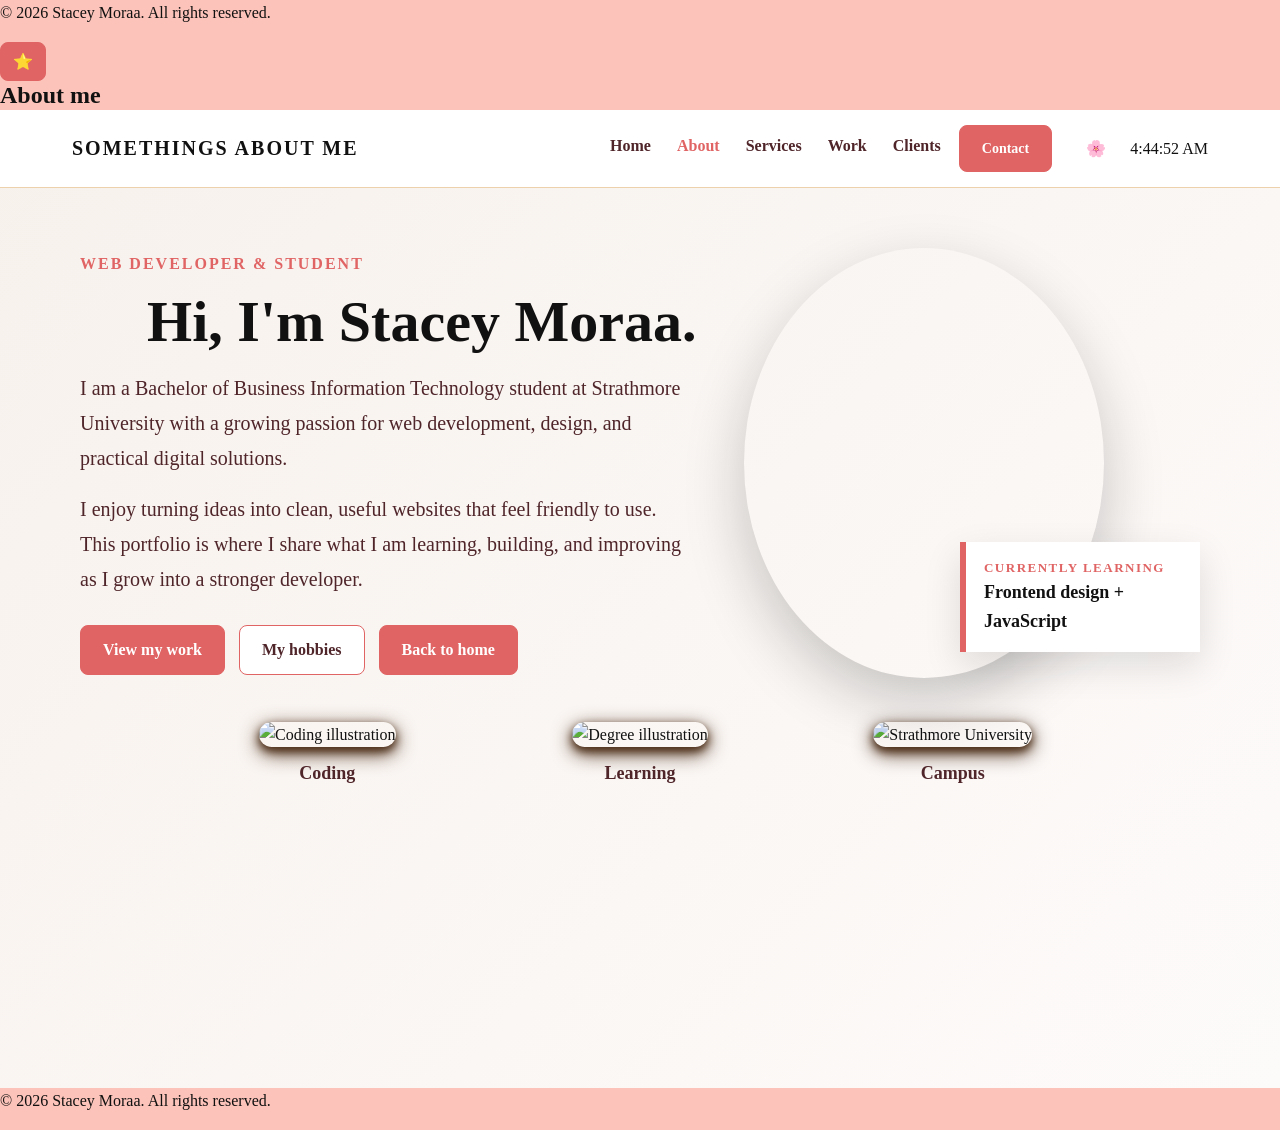
==== commit 3a859315: "implemented the time function to all the pages" ====
--- a/about.html
+++ b/about.html
@@ -32,8 +32,10 @@
             <li class="nav-item"><a class="nav-link" href="services.html">Services</a></li>
             <li class="nav-item"><a class="nav-link" href="work.html">Work</a></li>
             <li class="nav-item"><a class="nav-link" href="clients.html">Clients</a></li>
-            <li class="nav-item"><a class="nav-link" href="contact.html">Contact</a></li>
+             <li class="nav-item"><a class="btn btn-sm" href="contact.html">Contact</a></li>
           </ul>
+           <button id="themeTogglebtn" class="themeToggle border-0 bg-transparent ms-3">🌸</button>
+                     <span id="timeDisplay" class="ms-3"></span>
         </div>
       </div>
     </nav>
--- a/css/style.css
+++ b/css/style.css
@@ -21,6 +21,12 @@
   line-height: 1.6;
   cursor: pointer;
 }
+.navbar button {
+  padding: 4px 8px;
+  background-color: #e06464;
+  border: none;
+  box-shadow: none;
+}
 
 .button{
   background-color: #e06464;
@@ -736,17 +742,16 @@
   min-height: 560px;
   padding: 28px 80px 70px;
   text-align: center;
-  background-color: var(--white);
-  border: 1px solid var(--border);
-  border-radius: 8px;
-  box-shadow: var(--shadow);
+  background-color:transparent;
+  border:none;
+  box-shadow:none;
 }
 
 .projects-carousel-img {
-  width: 700px;
-  height: 600px;
+  width: 400px;
+  height: 400px;
   object-fit: cover;
-  border-radius: 10px;
+  border-radius: 20px;
 }
 
 .projects-carousel-caption h2 {
@@ -766,15 +771,19 @@
 
 #projectsCarousel .carousel-control-prev,
 #projectsCarousel .carousel-control-next {
-  width: 64px;
-}
-
-#projectsCarousel .carousel-indicators {
-  margin-bottom: 18px;
-}
+  width: 40px;
+  height: 40px;
+  top: 50%;
+  transform: translateY(-50%);
+  background-color: var(--brown-dark);
+  border-radius: 50%;
+  opacity: 1
+}
+
 
 #projectsCarousel .carousel-indicators [data-bs-target] {
-  background-color: var(--brown);
+  background-color: var();
+  block-size: 0%;
 }
 
 .card {
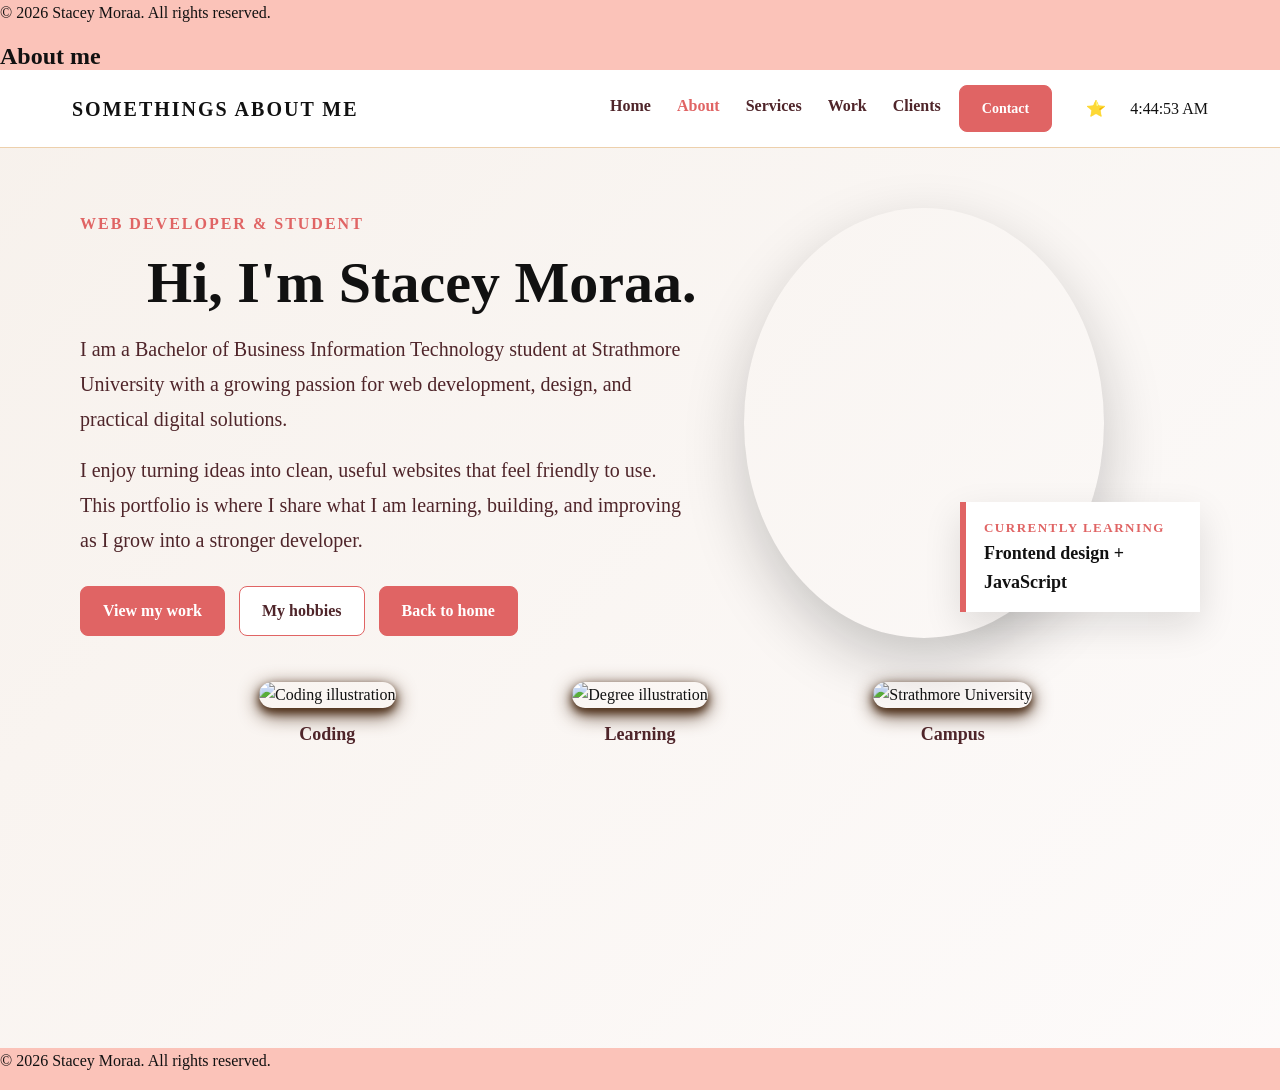
==== commit 6d5862e0: "deleted the initial theme toggle button" ====
--- a/about.html
+++ b/about.html
@@ -13,9 +13,7 @@
         <p>&copy; 2026 Stacey Moraa. All rights reserved.
             
         </p>
-        <button id="themeTogglebtn" class="themeToggle" aria-label="Toggle dark mode">
-            <span class="theme-icon"></span>
-        </button>
+
         <h1 class="hero-header">About me</h1>
     </header>
 
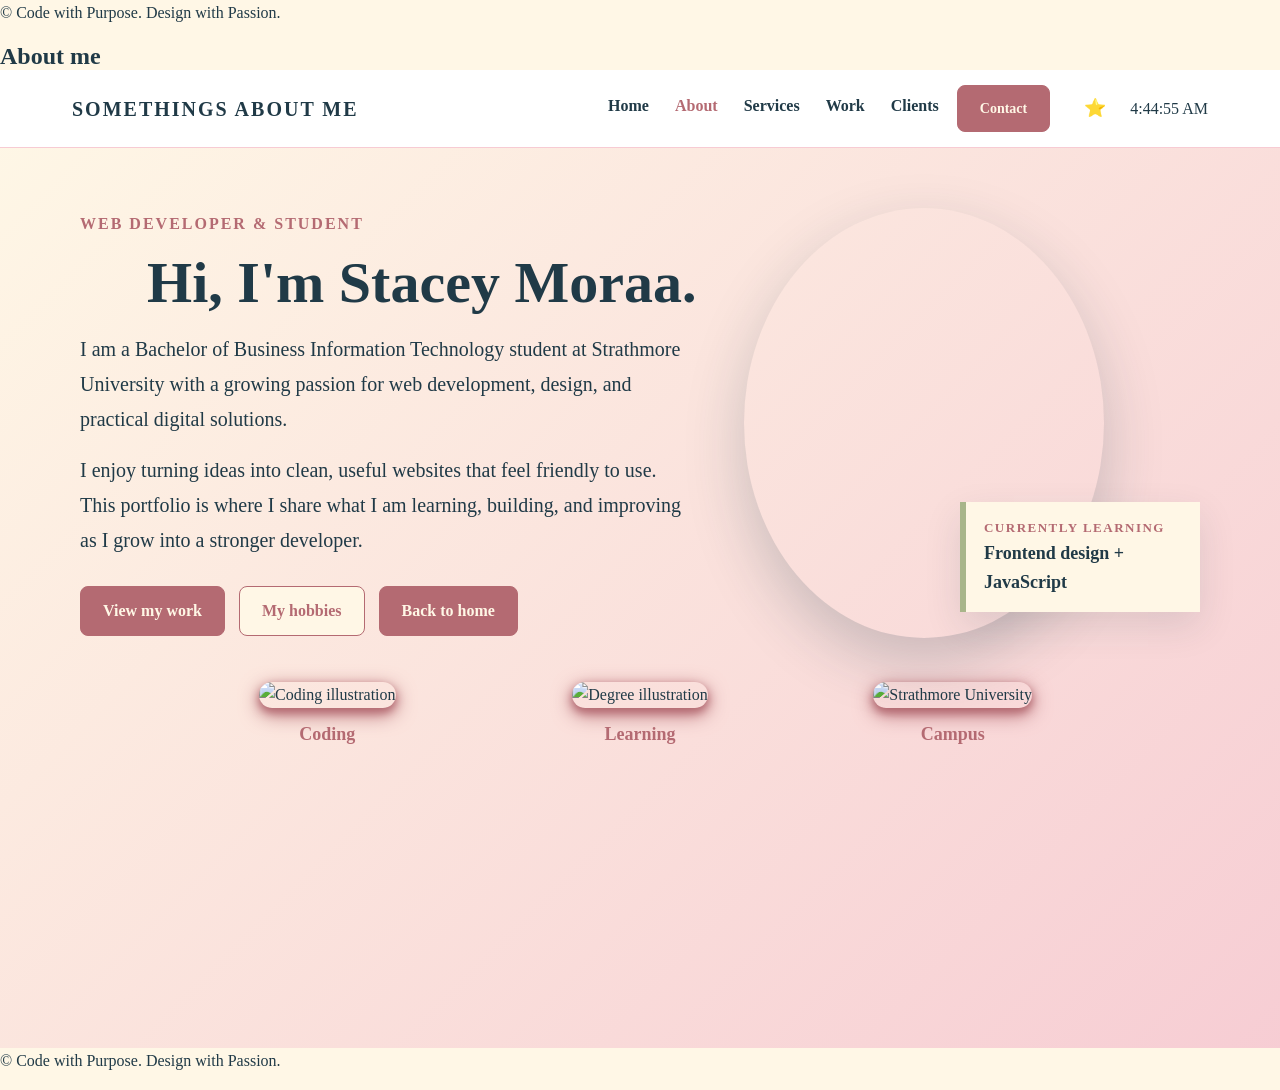
==== commit 9cad776b: "rewrote my header and footer,replacing it with my website motto" ====
--- a/about.html
+++ b/about.html
@@ -10,7 +10,7 @@
 </head>
 <body>
     <header>
-        <p>&copy; 2026 Stacey Moraa. All rights reserved.
+        <p>&copy; Code with Purpose. Design with Passion.
             
         </p>
 
@@ -83,7 +83,7 @@
     </main>
 
     <footer>
-        <p>&copy; 2026 Stacey Moraa. All rights reserved.</p>
+        <p>&copy; Code with Purpose. Design with Passion.</p>
     </footer>
 </body>
 </html>
--- a/css/style.css
+++ b/css/style.css
@@ -2,37 +2,35 @@
 @import url("https://fonts.google.com › specimen › Playfair+Display");
 
 :root {
-  --white: #ffffff;
-  --cream: #fbc3b9;
-  --black: #111111;
-  --dark: #4f252a;
-  --brown: #e06464;
-  --brown-dark: #4f252a;
-  --brown-light: #f1745e;
-  --border: #edd0ac;
-  --shadow: 0 14px 35px rgba(17, 17, 17, 0.12);
+  --white: #FFF7E6;
+  --cream: #F7CBD3;
+  --black: #203A47;
+  --dark: #203A47;
+  --brown: #B46A72;
+  --brown-dark: #B46A72;
+  --brown-light: #F7CBD3;
+  --sage: #A8B58A;
+  --mist: #A9B7C6;
+  --border: #F7CBD3;
+  --shadow: 0 14px 35px rgba(32, 58, 71, 0.12);
 }
 
 body {
   margin: 0;
   font-family: 'Playfair Display', serif;
   color: var(--black);
-  background-color: #fbc3b9;
+  background-color: var(--white);
   line-height: 1.6;
   cursor: pointer;
 }
-.navbar button {
-  padding: 4px 8px;
-  background-color: #e06464;
-  border: none;
-  box-shadow: none;
-}
-
-.button{
-  background-color: #e06464;
-  font-family:'Playfair Display',serif;
-  color:#fee2e2;
-}
+
+.button {
+  background-color: var(--brown);
+  font-family: 'Playfair Display', serif;
+  color: var(--white);
+}
+
+
 .main-header {
   display: flex;
   align-items: center;
@@ -63,7 +61,7 @@
 body.dark-theme footer,
 body.dark-theme .contact-form {
   background-color: var(--dark);
-  color: var(--white);
+  color: var(--brown-dark);
 }
 
 body.dark-theme .hero,
@@ -85,7 +83,7 @@
 
 body.dark-theme a:hover,
 body.dark-theme nav a.active {
-  color: var(--brown-light);
+  color: var(--cream);
 }
 
 body.dark-theme .hero h1 {
@@ -125,16 +123,16 @@
 
 body.dark-theme .form-group input:focus,
 body.dark-theme .form-group textarea:focus {
-  border-color: var(--brown-light);
-  box-shadow: 0 0 0 3px rgba(123, 79, 44, 0.18);
+  border-color: var(--cream);
+  box-shadow: 0 0 0 3px rgba(180, 106, 114, 0.18);
 }
 
 body.dark-theme .btn,
 body.dark-theme .submit-btn,
 body.dark-theme button,
 body.dark-theme input[type="submit"] {
-  background-color: var(--brown-light);
-  border-color: var(--brown-light);
+  background-color: var(--brown);
+  border-color: var(--brown);
   color: var(--white);
 }
 
@@ -150,15 +148,15 @@
 body.dark-theme .btn-outline-accent,
 body.dark-theme .btn-outline-primary {
   background-color: var(--dark);
-  color: var(--brown-light);
-  border: 1px solid var(--brown-light);
+  color: var(--cream);
+  border: 1px solid var(--cream);
 }
 
 body.dark-theme .btn-outline-accent:hover,
 body.dark-theme .btn-outline-primary:hover {
-  background-color: var(--brown-light);
-  border-color: var(--brown-light);
-  color: var(--white);
+  background-color: var(--cream);
+  border-color: var(--cream);
+  color: var(--black);
 }
 
 body.dark-theme .greeting-panel {
@@ -182,7 +180,7 @@
 body.dark-theme .about-highlight,
 body.dark-theme .about-badge {
   background-color: var(--dark);
-  border-color: var(--brown-light);
+  border-color: var(--cream);
 }
 
 body.dark-theme .about-badge strong,
@@ -204,7 +202,7 @@
 
 body.dark-theme #projectsCarousel .carousel-item {
   background-color: var(--dark);
-  border-color: var(--brown-light);
+  border-color: var(--cream);
 }
 
 body.dark-theme .project-carousel-caption h2,
@@ -213,7 +211,7 @@
 }
 
 body.dark-theme .quote-section {
-  background: linear-gradient(135deg, #3d1f35, #291642);
+  background: linear-gradient(135deg, var(--brown), var(--dark));
 }
 
 body.dark-theme .quote-text {
@@ -221,7 +219,7 @@
 }
 
 body.dark-theme h1 {
-  color: #fde8f4;
+  color: var(--white);
 }
 
 img {
@@ -232,7 +230,7 @@
   border-radius: 50%;
   object-fit: cover;
   image-rendering: pixelated;
-  box-shadow: #4d2f19 0px 4px 8px, #4d2f19 0px 6px 20px;
+  box-shadow: var(--brown) 0px 4px 8px, var(--brown) 0px 6px 20px;
 }
 
 a {
@@ -271,9 +269,21 @@
   color: var(--brown);
 }
 
+.navbar button {
+  padding: 4px 8px;
+  background-color: transparent;
+  border: none;
+  box-shadow: none;
+}
+
+.navbar .themeToggle {
+  padding: 4px 8px;
+  font-size: 18px;
+  border-radius: 8px;
+}
+
 .hero-header h1 {
   min-height: 45vh;
-  border-inline-end-color: #111111;
   display: flex;
   align-items: center;
   padding: 30px 0;
@@ -285,7 +295,6 @@
   font-size: 16px;
   font-weight: 350;
   text-align: right;
-  transform: translateX(-20);
 }
 
 .eyebrow {
@@ -295,7 +304,7 @@
   letter-spacing: 2px;
 }
 
-h1,h2,h3,h4,h5,h6 {
+h1, h2, h3, h4, h5, h6 {
   color: var(--black);
   font-size: 24px;
   font-weight: 700;
@@ -410,7 +419,7 @@
 
 .greeting-message {
   margin: 8px 0 0;
-  color: var(--brown-dark);
+  color: var(--brown);
   font-size: 20px;
   font-weight: bold;
 }
@@ -469,8 +478,8 @@
 
 .about-page {
   background:
-    linear-gradient(135deg, rgba(248, 244, 239, 0.96), rgba(255, 255, 255, 0.94)),
-    linear-gradient(45deg, rgba(123, 79, 44, 0.16), rgba(14, 116, 144, 0.16));
+    linear-gradient(135deg, rgba(255, 247, 230, 0.96), rgba(247, 203, 211, 0.94)),
+    linear-gradient(45deg, rgba(168, 181, 138, 0.16), rgba(169, 183, 198, 0.16));
 }
 
 .about-layout {
@@ -517,7 +526,7 @@
   border-radius: 50%;
   object-fit: cover;
   image-rendering: auto;
-  box-shadow: 0 24px 60px rgba(17, 17, 17, 0.22);
+  box-shadow: 0 24px 60px rgba(32, 58, 71, 0.22);
 }
 
 .about-badge {
@@ -527,7 +536,7 @@
   max-width: 240px;
   padding: 16px 18px;
   background-color: var(--white);
-  border-left: 6px solid #e06464;
+  border-left: 6px solid var(--sage);
   box-shadow: var(--shadow);
 }
 
@@ -562,11 +571,11 @@
 }
 
 .about-highlight:nth-child(2) {
-  border-top-color: #e06464;
+  border-top-color: var(--sage);
 }
 
 .about-highlight:nth-child(3) {
-  border-top-color: #4f252a;
+  border-top-color: var(--mist);
 }
 
 .about-highlight span {
@@ -606,7 +615,7 @@
 
 .about-gallery-item p {
   margin: 12px 0 0;
-  color: var(--brown-dark);
+  color: var(--brown);
   font-size: 18px;
   font-weight: bold;
 }
@@ -671,7 +680,7 @@
   padding: 12px;
   border: 1px solid var(--border);
   border-radius: 8px;
-  background-color: var(--cream);
+  background-color: var(--white);
   color: var(--dark);
 }
 
@@ -679,7 +688,7 @@
 .form-group textarea:focus {
   outline: none;
   border-color: var(--brown);
-  box-shadow: 0 0 0 3px rgba(224, 100, 100, 0.18);
+  box-shadow: 0 0 0 3px rgba(180, 106, 114, 0.18);
 }
 
 .form-group textarea {
@@ -739,12 +748,12 @@
 }
 
 #projectsCarousel .carousel-item {
-  min-height: 560px;
-  padding: 28px 80px 70px;
+  min-height: auto;
+  padding: 28px 80px 40px;
   text-align: center;
-  background-color:transparent;
-  border:none;
-  box-shadow:none;
+  background-color: transparent;
+  border: none;
+  box-shadow: none;
 }
 
 .projects-carousel-img {
@@ -752,19 +761,13 @@
   height: 400px;
   object-fit: cover;
   border-radius: 20px;
-}
-
-.projects-carousel-caption h2 {
+  display: block;
+  margin: 0 auto;
+}
+
+.projects-carousel-caption {
   margin-bottom: 12px;
   color: var(--black);
-  font-size: 34px;
-  font-weight: 800;
-}
-
-.projects-carousel-caption p {
-  max-width: 620px;
-  margin: 0 auto;
-  color: var(--dark);
   font-size: 20px;
   font-weight: 600;
 }
@@ -775,15 +778,15 @@
   height: 40px;
   top: 50%;
   transform: translateY(-50%);
-  background-color: var(--brown-dark);
+  background-color: var(--brown);
   border-radius: 50%;
-  opacity: 1
-}
-
-
-#projectsCarousel .carousel-indicators [data-bs-target] {
-  background-color: var();
-  block-size: 0%;
+  opacity: 1;
+}
+
+#projectsCarousel .carousel-control-prev-icon,
+#projectsCarousel .carousel-control-next-icon {
+  width: 16px;
+  height: 16px;
 }
 
 .card {
@@ -793,7 +796,7 @@
 
 .card:hover {
   transform: translateY(-8px);
-  box-shadow: 0 12px 24px rgba(0,0,0,0.15) !important;
+  box-shadow: 0 12px 24px rgba(0, 0, 0, 0.15) !important;
 }
 
 .services-page {
@@ -811,30 +814,30 @@
 }
 
 .service-card {
-  background: var(--brown-dark);
-  color: var(--white);
-  border: 1px solid rgba(0,0,0,0.18);
+  background: var(--brown);
+  color: var(--white);
+  border: 1px solid rgba(0, 0, 0, 0.18);
   border-radius: 12px;
   padding: 18px;
-  box-shadow: 0 10px 30px rgba(0,0,0,0.25);
+  box-shadow: 0 10px 30px rgba(0, 0, 0, 0.25);
   transition: transform 220ms ease, box-shadow 220ms ease;
 }
 
 .service-card:hover {
   transform: translateY(-6px);
-  box-shadow: 0 28px 60px rgba(0,0,0,0.32);
+  box-shadow: 0 28px 60px rgba(0, 0, 0, 0.32);
 }
 
 .service-title {
   margin: 0 0 6px;
   font-size: 20px;
   font-weight: 700;
-  color: var(--cream);
+  color: var(--white);
 }
 
 .service-summary {
   margin: 0 0 12px;
-  color: var(--cream);
+  color: var(--white);
 }
 
 .service-details {
@@ -842,7 +845,7 @@
   overflow: hidden;
   transition: max-height 320ms ease, padding 220ms ease;
   padding: 0;
-  color: var(--cream);
+  color: var(--white);
 }
 
 .service-card.open .service-details {
@@ -857,7 +860,7 @@
 }
 
 .quote-section {
-  background: linear-gradient(135deg, var(--brown), var(--brown-dark));
+  background: linear-gradient(135deg, var(--brown), var(--dark));
   padding: 30px 24px;
   border-radius: 12px;
   margin: 30px 0 40px;
